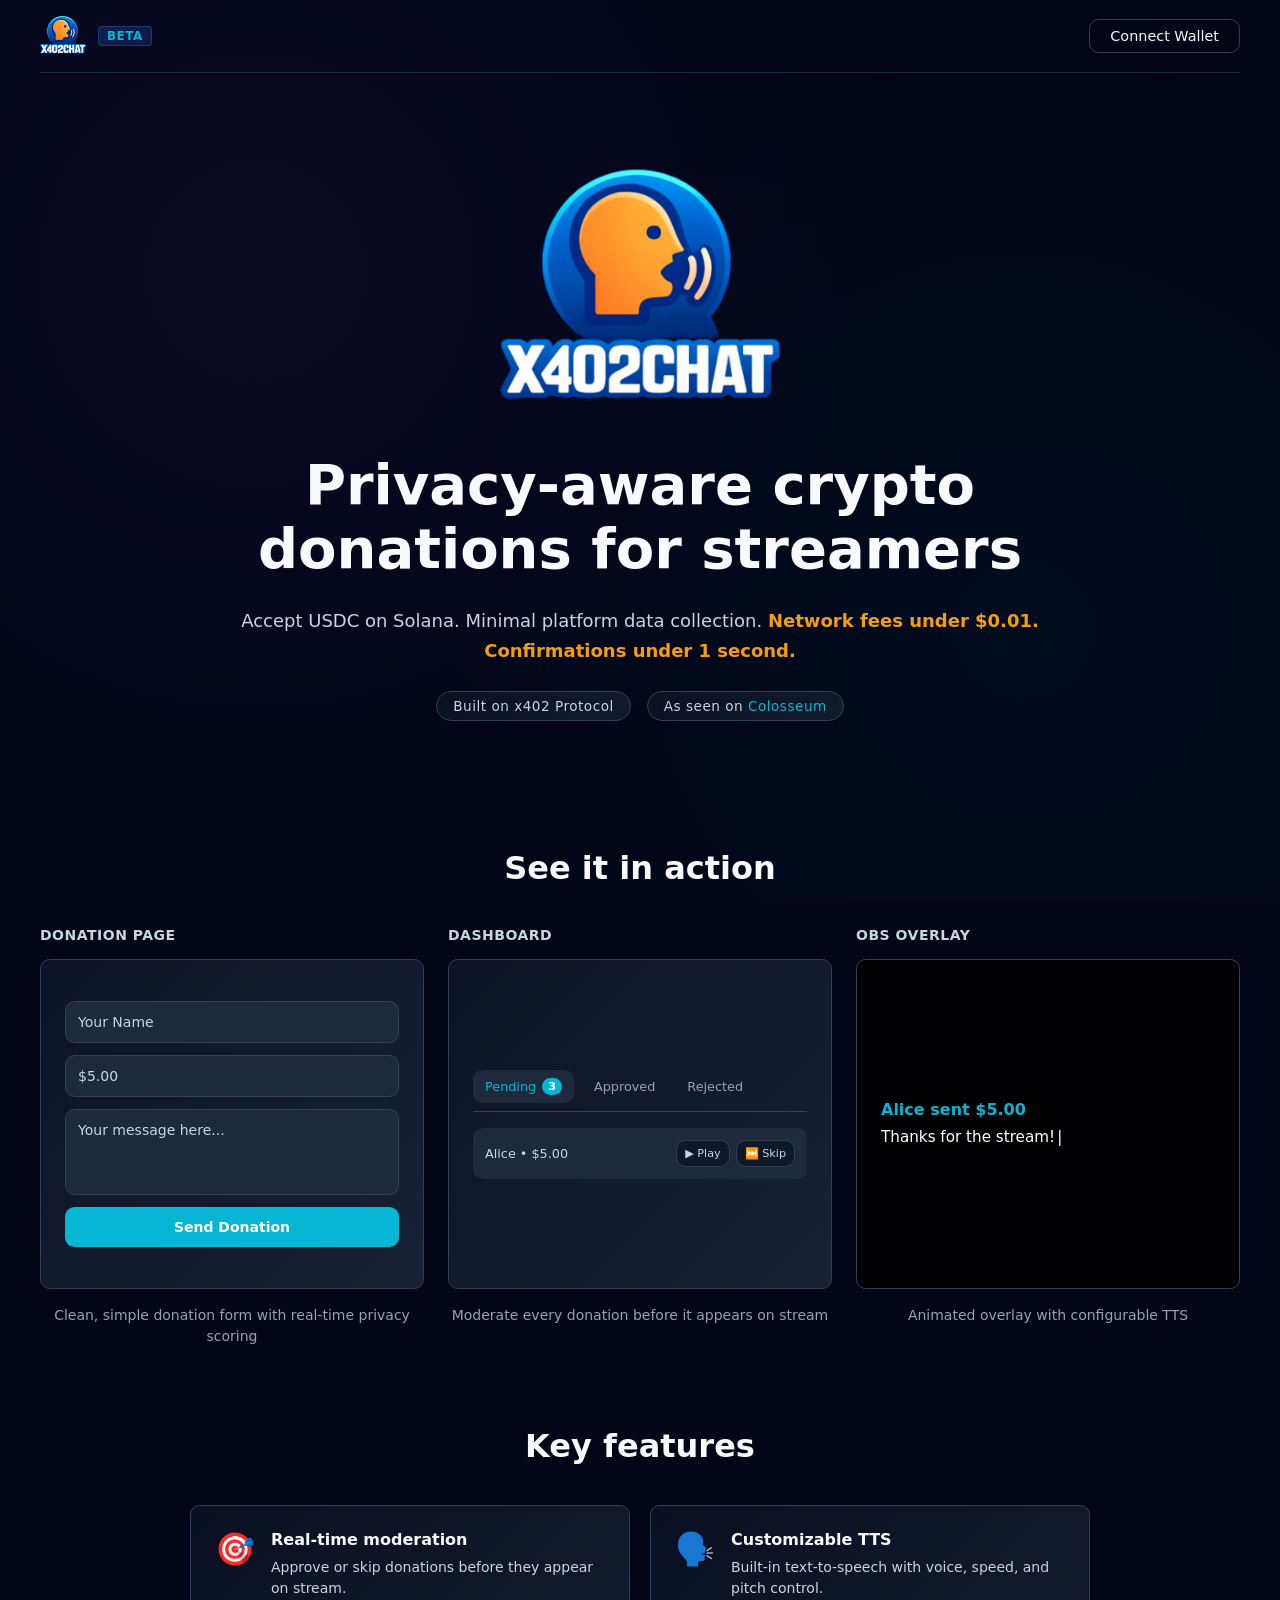
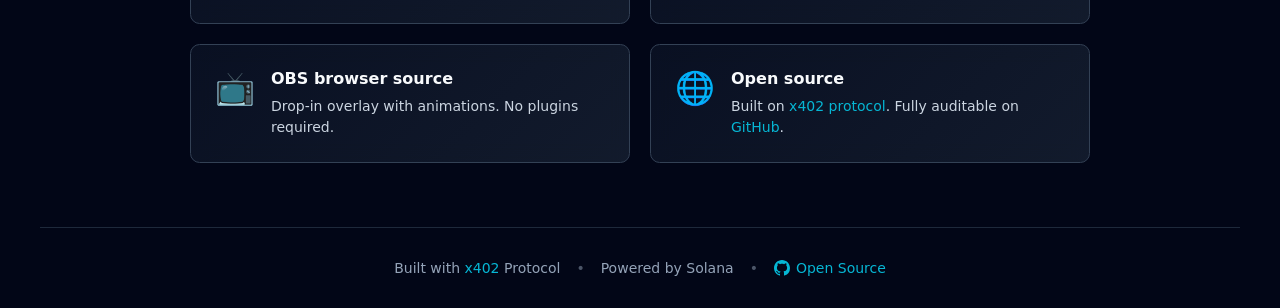
==== static/index.html @ 74ace0ff "add initial files" ====
<!DOCTYPE html>
<html data-theme="dark">

<head>
  <meta charset="utf-8" />
  <meta name="viewport" content="width=device-width, initial-scale=1" />
  <title>x402 Chat - Privacy-Aware Crypto Donations on Solana</title>
  <meta name="description"
    content="Privacy-aware crypto super-chat for streamers. Accept USDC donations with moderation, TTS, and OBS integration on Solana.">
  <link rel="icon" href="favicon.svg" type="image/svg+xml">
  <link rel="stylesheet" href="global.css">
  <link rel="stylesheet" href="index.css">
  <script type="module" src="index.js"></script>
</head>

<body>
  <div class="container">
    <header class="landing-header">
      <div class="landing-nav">
        <div class="logo-container">
          <img src="x402chat.png" alt="x402 Chat" class="logo-image" />
          <span class="beta-badge">Beta</span>
        </div>
        <button id="signin" class="btn-signin">Connect Wallet</button>
      </div>
    </header>

    <main class="landing-main">
      <section class="hero-section">
        <img src="x402chat.png" alt="x402 Chat" class="hero-logo" />
        <h2 class="hero-title">Privacy-aware crypto donations for streamers</h2>
        <p class="hero-subtitle">Accept USDC on Solana. Minimal platform data collection. <span
            class="highlight">Network fees under $0.01.</span> <span class="highlight">Confirmations under 1
            second.</span></p>
        <div class="hero-badges">
          <div class="hero-badge">Built on x402 Protocol</div>
          <div class="hero-badge">As seen on <a href="https://www.colosseum.com/" target="_blank" rel="noopener"
              class="colosseum-link">Colosseum</a></div>
        </div>
      </section>

      <section class="demo-section">
        <h3 class="section-title">See it in action</h3>
        <div class="demo-grid">
          <div class="demo-card">
            <div class="demo-label">Donation Page</div>
            <div class="demo-preview">
              <div class="demo-content">
                <div class="demo-form">
                  <div class="demo-input">Your Name</div>
                  <div class="demo-input">$5.00</div>
                  <div class="demo-textarea">Your message here...</div>
                  <div class="demo-button">Send Donation</div>
                </div>
              </div>
            </div>
            <p>Clean, simple donation form with real-time privacy scoring</p>
          </div>

          <div class="demo-card">
            <div class="demo-label">Dashboard</div>
            <div class="demo-preview">
              <div class="demo-content">
                <div class="demo-header">
                  <div class="demo-tab active">Pending <span class="demo-badge">3</span></div>
                  <div class="demo-tab">Approved</div>
                  <div class="demo-tab">Rejected</div>
                </div>
                <div class="demo-table">
                  <div class="demo-row">
                    <div class="demo-cell">Alice • $5.00</div>
                    <div class="demo-actions">
                      <div class="demo-btn">▶️ Play</div>
                      <div class="demo-btn">⏭️ Skip</div>
                    </div>
                  </div>
                </div>
              </div>
            </div>
            <p>Moderate every donation before it appears on stream</p>
          </div>

          <div class="demo-card">
            <div class="demo-label">OBS Overlay</div>
            <div class="demo-preview overlay">
              <div class="demo-content">
                <div class="demo-superchat">
                  <div class="demo-sc-header">Alice sent $5.00</div>
                  <div class="demo-sc-message">Thanks for the stream!<span class="demo-cursor">|</span></div>
                </div>
              </div>
            </div>
            <p>Animated overlay with configurable TTS</p>
          </div>
        </div>
      </section>

      <section class="features-section">
        <h3 class="section-title">Key features</h3>
        <div class="features-grid">
          <div class="feature-card">
            <div class="feature-icon">🎯</div>
            <div class="feature-content">
              <h4>Real-time moderation</h4>
              <p>Approve or skip donations before they appear on stream.</p>
            </div>
          </div>

          <div class="feature-card">
            <div class="feature-icon">🗣️</div>
            <div class="feature-content">
              <h4>Customizable TTS</h4>
              <p>Built-in text-to-speech with voice, speed, and pitch control.</p>
            </div>
          </div>

          <div class="feature-card">
            <div class="feature-icon">📺</div>
            <div class="feature-content">
              <h4>OBS browser source</h4>
              <p>Drop-in overlay with animations. No plugins required.</p>
            </div>
          </div>

          <div class="feature-card">
            <div class="feature-icon">🌐</div>
            <div class="feature-content">
              <h4>Open source</h4>
              <p>Built on <a href="https://www.x402.org/" target="_blank" rel="noopener">x402 protocol</a>. Fully
                auditable on <a href="https://github.com/M3-org/x402chat" target="_blank" rel="noopener">GitHub</a>.</p>
            </div>
          </div>
        </div>
      </section>

    </main>

    <footer class="landing-footer">
      <div class="footer-content">
        <span>Built with <a href="https://www.x402.org/" target="_blank" rel="noopener">x402</a> Protocol</span>
        <span class="footer-separator">•</span>
        <span>Powered by Solana</span>
        <span class="footer-separator">•</span>
        <a href="https://github.com/M3-org/x402chat" target="_blank" rel="noopener" class="footer-link">
          <svg class="github-icon" width="16" height="16" viewBox="0 0 16 16" fill="currentColor">
            <path
              d="M8 0C3.58 0 0 3.58 0 8c0 3.54 2.29 6.53 5.47 7.59.4.07.55-.17.55-.38 0-.19-.01-.82-.01-1.49-2.01.37-2.53-.49-2.69-.94-.09-.23-.48-.94-.82-1.13-.28-.15-.68-.52-.01-.53.63-.01 1.08.58 1.23.82.72 1.21 1.87.87 2.33.66.07-.52.28-.87.51-1.07-1.78-.2-3.64-.89-3.64-3.95 0-.87.31-1.59.82-2.15-.08-.2-.36-1.02.08-2.12 0 0 .67-.21 2.2.82.64-.18 1.32-.27 2-.27.68 0 1.36.09 2 .27 1.53-1.04 2.2-.82 2.2-.82.44 1.1.16 1.92.08 2.12.51.56.82 1.27.82 2.15 0 3.07-1.87 3.75-3.65 3.95.29.25.54.73.54 1.48 0 1.07-.01 1.93-.01 2.2 0 .21.15.46.55.38A8.013 8.013 0 0016 8c0-4.42-3.58-8-8-8z" />
          </svg>
          Open Source
        </a>
      </div>
    </footer>
  </div>
</body>

</html>
---- static/global.css ----
/* tailwind-css colors */
:root {
  --slate-50: #f8fafc;
  --slate-100: #f1f5f9;
  --slate-200: #e2e8f0;
  --slate-300: #cbd5e1;
  --slate-400: #94a3b8;
  --slate-500: #64748b;
  --slate-600: #475569;
  --slate-700: #334155;
  --slate-800: #1e293b;
  --slate-900: #0f172a;
  --slate-950: #020617;

  --gray-50: #f9fafb;
  --gray-100: #f3f4f6;
  --gray-200: #e5e7eb;
  --gray-300: #d1d5db;
  --gray-400: #9ca3af;
  --gray-500: #6b7280;
  --gray-600: #4b5563;
  --gray-700: #374151;
  --gray-800: #1f2937;
  --gray-900: #111827;
  --gray-950: #030712;

  --zinc-50: #fafafa;
  --zinc-100: #f4f4f5;
  --zinc-200: #e4e4e7;
  --zinc-300: #d4d4d8;
  --zinc-400: #a1a1aa;
  --zinc-500: #71717a;
  --zinc-600: #52525b;
  --zinc-700: #3f3f46;
  --zinc-800: #27272a;
  --zinc-900: #18181b;
  --zinc-950: #09090b;

  --neutral-50: #fafafa;
  --neutral-100: #f5f5f5;
  --neutral-200: #e5e5e5;
  --neutral-300: #d4d4d4;
  --neutral-400: #a3a3a3;
  --neutral-500: #737373;
  --neutral-600: #525252;
  --neutral-700: #404040;
  --neutral-800: #262626;
  --neutral-900: #171717;
  --neutral-950: #0a0a0a;

  --stone-50: #fafaf9;
  --stone-100: #f5f5f4;
  --stone-200: #e7e5e4;
  --stone-300: #d6d3d1;
  --stone-400: #a8a29e;
  --stone-500: #78716c;
  --stone-600: #57534e;
  --stone-700: #44403c;
  --stone-800: #292524;
  --stone-900: #1c1917;
  --stone-950: #0c0a09;

  --red-50: #fef2f2;
  --red-100: #fee2e2;
  --red-200: #fecaca;
  --red-300: #fca5a5;
  --red-400: #f87171;
  --red-500: #ef4444;
  --red-600: #dc2626;
  --red-700: #b91c1c;
  --red-800: #991b1b;
  --red-900: #7f1d1d;
  --red-950: #450a0a;

  --orange-50: #fff7ed;
  --orange-100: #ffedd5;
  --orange-200: #fed7aa;
  --orange-300: #fdba74;
  --orange-400: #fb923c;
  --orange-500: #f97316;
  --orange-600: #ea580c;
  --orange-700: #c2410c;
  --orange-800: #9a3412;
  --orange-900: #7c2d12;
  --orange-950: #431407;

  --amber-50: #fffbeb;
  --amber-100: #fef3c7;
  --amber-200: #fde68a;
  --amber-300: #fcd34d;
  --amber-400: #fbbf24;
  --amber-500: #f59e0b;
  --amber-600: #d97706;
  --amber-700: #b45309;
  --amber-800: #92400e;
  --amber-900: #78350f;
  --amber-950: #451a03;

  --yellow-50: #fefce8;
  --yellow-100: #fef9c3;
  --yellow-200: #fef08a;
  --yellow-300: #fde047;
  --yellow-400: #facc15;
  --yellow-500: #eab308;
  --yellow-600: #ca8a04;
  --yellow-700: #a16207;
  --yellow-800: #854d0e;
  --yellow-900: #713f12;
  --yellow-950: #422006;

  --lime-50: #f7fee7;
  --lime-100: #ecfccb;
  --lime-200: #d9f99d;
  --lime-300: #bef264;
  --lime-400: #a3e635;
  --lime-500: #84cc16;
  --lime-600: #65a30d;
  --lime-700: #4d7c0f;
  --lime-800: #3f6212;
  --lime-900: #365314;
  --lime-950: #1a2e05;

  --green-50: #f0fdf4;
  --green-100: #dcfce7;
  --green-200: #bbf7d0;
  --green-300: #86efac;
  --green-400: #4ade80;
  --green-500: #22c55e;
  --green-600: #16a34a;
  --green-700: #15803d;
  --green-800: #166534;
  --green-900: #14532d;
  --green-950: #052e16;

  --emerald-50: #ecfdf5;
  --emerald-100: #d1fae5;
  --emerald-200: #a7f3d0;
  --emerald-300: #6ee7b7;
  --emerald-400: #34d399;
  --emerald-500: #10b981;
  --emerald-600: #059669;
  --emerald-700: #047857;
  --emerald-800: #065f46;
  --emerald-900: #064e3b;
  --emerald-950: #022c22;

  --teal-50: #f0fdfa;
  --teal-100: #ccfbf1;
  --teal-200: #99f6e4;
  --teal-300: #5eead4;
  --teal-400: #2dd4bf;
  --teal-500: #14b8a6;
  --teal-600: #0d9488;
  --teal-700: #0f766e;
  --teal-800: #115e59;
  --teal-900: #134e4a;
  --teal-950: #042f2e;

  --cyan-50: #ecfeff;
  --cyan-100: #cffafe;
  --cyan-200: #a5f3fc;
  --cyan-300: #67e8f9;
  --cyan-400: #22d3ee;
  --cyan-500: #06b6d4;
  --cyan-600: #0891b2;
  --cyan-700: #0e7490;
  --cyan-800: #155e75;
  --cyan-900: #164e63;
  --cyan-950: #083344;

  --sky-50: #f0f9ff;
  --sky-100: #e0f2fe;
  --sky-200: #bae6fd;
  --sky-300: #7dd3fc;
  --sky-400: #38bdf8;
  --sky-500: #0ea5e9;
  --sky-600: #0284c7;
  --sky-700: #0369a1;
  --sky-800: #075985;
  --sky-900: #0c4a6e;
  --sky-950: #082f49;

  --blue-50: #eff6ff;
  --blue-100: #dbeafe;
  --blue-200: #bfdbfe;
  --blue-300: #93c5fd;
  --blue-400: #60a5fa;
  --blue-500: #3b82f6;
  --blue-600: #2563eb;
  --blue-700: #1d4ed8;
  --blue-800: #1e40af;
  --blue-900: #1e3a8a;
  --blue-950: #172554;

  --indigo-50: #eef2ff;
  --indigo-100: #e0e7ff;
  --indigo-200: #c7d2fe;
  --indigo-300: #a5b4fc;
  --indigo-400: #818cf8;
  --indigo-500: #6366f1;
  --indigo-600: #4f46e5;
  --indigo-700: #4338ca;
  --indigo-800: #3730a3;
  --indigo-900: #312e81;
  --indigo-950: #1e1b4b;

  --violet-50: #f5f3ff;
  --violet-100: #ede9fe;
  --violet-200: #ddd6fe;
  --violet-300: #c4b5fd;
  --violet-400: #a78bfa;
  --violet-500: #8b5cf6;
  --violet-600: #7c3aed;
  --violet-700: #6d28d9;
  --violet-800: #5b21b6;
  --violet-900: #4c1d95;
  --violet-950: #2e1065;

  --purple-50: #faf5ff;
  --purple-100: #f3e8ff;
  --purple-200: #e9d5ff;
  --purple-300: #d8b4fe;
  --purple-400: #c084fc;
  --purple-500: #a855f7;
  --purple-600: #9333ea;
  --purple-700: #7e22ce;
  --purple-800: #6b21a8;
  --purple-900: #581c87;
  --purple-950: #3b0764;

  --fuchsia-50: #fdf4ff;
  --fuchsia-100: #fae8ff;
  --fuchsia-200: #f5d0fe;
  --fuchsia-300: #f0abfc;
  --fuchsia-400: #e879f9;
  --fuchsia-500: #d946ef;
  --fuchsia-600: #c026d3;
  --fuchsia-700: #a21caf;
  --fuchsia-800: #86198f;
  --fuchsia-900: #701a75;
  --fuchsia-950: #4a044e;

  --pink-50: #fdf2f8;
  --pink-100: #fce7f3;
  --pink-200: #fbcfe8;
  --pink-300: #f9a8d4;
  --pink-400: #f472b6;
  --pink-500: #ec4899;
  --pink-600: #db2777;
  --pink-700: #be185d;
  --pink-800: #9d174d;
  --pink-900: #831843;
  --pink-950: #500724;

  --rose-50: #fff1f2;
  --rose-100: #ffe4e6;
  --rose-200: #fecdd3;
  --rose-300: #fda4af;
  --rose-400: #fb7185;
  --rose-500: #f43f5e;
  --rose-600: #e11d48;
  --rose-700: #be123c;
  --rose-800: #9f1239;
  --rose-900: #881337;
  --rose-950: #4c0519;
}

:root {
  --rounded: 0.6rem;
}

/* Theme system using data attributes */
[data-theme="dark"] {
  /* Base colors */
  --bg-primary: var(--slate-950);
  --bg-secondary: var(--slate-900);
  --bg-tertiary: var(--slate-800);

  /* Text colors */
  --text-primary: var(--slate-50);
  --text-secondary: var(--slate-300);
  --text-muted: var(--slate-400);

  /* Border colors */
  --border-primary: var(--slate-700);
  --border-secondary: var(--slate-800);

  /* Accent colors */
  --accent-primary: var(--cyan-500);
  --accent-secondary: var(--purple-500);
  --accent-hover: var(--cyan-400);

  /* Money/value color */
  --color-money: var(--amber-500);

  /* Status colors */
  --color-success: var(--emerald-500);
  --color-warning: var(--amber-500);
  --color-error: var(--red-500);
  --color-info: var(--cyan-500);

  /* Gradients */
  --gradient-primary: linear-gradient(135deg, var(--cyan-500), var(--purple-600));
  --gradient-accent: linear-gradient(135deg, var(--cyan-400), var(--purple-400));
  --gradient-money: linear-gradient(135deg, var(--amber-400), var(--orange-500));
  --gradient-card: linear-gradient(135deg, var(--slate-900), var(--slate-800));
}

[data-theme="light"] {
  /* Base colors */
  --bg-primary: var(--slate-50);
  --bg-secondary: white;
  --bg-tertiary: var(--slate-100);

  /* Text colors */
  --text-primary: var(--slate-900);
  --text-secondary: var(--slate-700);
  --text-muted: var(--slate-500);

  /* Border colors */
  --border-primary: var(--slate-300);
  --border-secondary: var(--slate-200);

  /* Accent colors */
  --accent-primary: var(--cyan-600);
  --accent-secondary: var(--purple-600);
  --accent-hover: var(--cyan-700);

  /* Money/value color */
  --color-money: var(--amber-600);

  /* Status colors */
  --color-success: var(--emerald-600);
  --color-warning: var(--amber-600);
  --color-error: var(--red-600);
  --color-info: var(--cyan-600);

  /* Gradients */
  --gradient-primary: linear-gradient(135deg, var(--cyan-500), var(--purple-600));
  --gradient-accent: linear-gradient(135deg, var(--cyan-400), var(--purple-400));
  --gradient-money: linear-gradient(135deg, var(--amber-400), var(--orange-500));
  --gradient-card: linear-gradient(135deg, white, var(--slate-50));
}

body {
  font-family:
    system-ui,
    -apple-system,
    Segoe UI,
    Roboto,
    Helvetica,
    Arial,
    sans-serif;
  margin: 0;
  background-color: var(--bg-primary);
  color: var(--text-primary);
  transition: background-color 0.2s ease, color 0.2s ease;
}

textarea {
  resize: vertical;
}

input,
textarea,
button {
  border-color: var(--border-primary);
  border-radius: var(--rounded);
  border-style: solid;
  border-width: 1px;
  font: inherit;
  font-size: 0.95rem;
  min-width: 0;
  padding: 0.75rem;
  transition: all 0.2s ease;
}

input,
textarea {
  background-color: var(--bg-tertiary);
  color: var(--text-primary);
}

input::placeholder,
textarea::placeholder {
  color: var(--text-muted);
}

input:focus,
textarea:focus {
  border-color: var(--accent-primary);
  outline: none;
  box-shadow: 0 0 0 2px rgba(6, 182, 212, 0.2);
}

input[type="range"] {
  padding: 0.5rem;
  accent-color: var(--accent-primary);
}

input[type="checkbox"] {
  width: 1.125rem;
  height: 1.125rem;
  padding: 0;
  cursor: pointer;
  accent-color: var(--accent-primary);
}

select {
  background-color: var(--bg-tertiary);
  color: var(--text-primary);
  border: 1px solid var(--border-primary);
  border-radius: var(--rounded);
  padding: 0.75rem;
  font: inherit;
  font-size: 0.95rem;
  cursor: pointer;
  transition: all 0.2s ease;
}

select:focus {
  border-color: var(--accent-primary);
  outline: none;
  box-shadow: 0 0 0 2px rgba(6, 182, 212, 0.2);
}

button {
  border-color: transparent;
  cursor: pointer;
  background-color: var(--bg-tertiary);
  color: var(--text-primary);
}

button:hover {
  transform: translateY(-1px);
  box-shadow: 0 4px 8px rgba(0, 0, 0, 0.2);
}

button:active {
  transform: translateY(0);
  opacity: 0.9;
}

.btn-primary {
  background: var(--gradient-primary);
  color: white;
  font-weight: 500;
  border: none;
}

.btn-primary:hover {
  box-shadow:
    0 4px 12px rgba(6, 182, 212, 0.4),
    0 2px 4px rgba(0, 0, 0, 0.3);
}

.btn-secondary {
  background: var(--bg-tertiary);
  color: var(--text-primary);
  border: 1px solid var(--border-primary);
}

.btn-secondary:hover {
  border-color: var(--accent-primary);
  box-shadow: 0 0 0 1px var(--accent-primary);
}

h1 {
  color: var(--text-primary);
}

h2 {
  color: var(--text-secondary);
}

h3 {
  color: var(--text-secondary);
}

a {
  color: var(--accent-primary);
  text-decoration: none;
  transition: color 0.2s ease;
}

a:hover {
  color: var(--accent-hover);
}

.container-sm {
  margin: auto;
  max-width: 800px;
  padding: 1rem;
}

.container-lg {
  margin: auto;
  max-width: 1400px;
  padding: 1rem;
}

footer {
  display: flex;
  justify-content: center;
  width: 100%;
}
---- static/index.css ----
/* Landing Page Styles */

body {
  position: relative;
  overflow-x: hidden;
  min-height: 100vh;
}

body::before {
  content: "";
  position: fixed;
  top: 0;
  left: 0;
  width: 100%;
  height: 100%;
  z-index: -1;
  background:
    radial-gradient(circle at 20% 30%, rgba(168, 85, 247, 0.06) 0%, transparent 50%),
    radial-gradient(circle at 80% 70%, rgba(6, 182, 212, 0.04) 0%, transparent 50%);
  pointer-events: none;
}

.container {
  max-width: 1200px;
  margin: 0 auto;
  padding: 0 1.5rem;
}

/* Header */
.landing-header {
  padding: 1rem 0;
  border-bottom: 1px solid var(--border-secondary);
}

.landing-nav {
  display: flex;
  justify-content: space-between;
  align-items: center;
}

.logo {
  margin: 0;
  font-size: 1.5rem;
  font-weight: 700;
  color: var(--text-primary);
}

.logo-container {
  display: flex;
  align-items: center;
  gap: 0.75rem;
}

.logo-image {
  height: 40px;
  width: auto;
  display: block;
}

.beta-badge {
  display: inline-block;
  padding: 0.15rem 0.5rem;
  background: linear-gradient(135deg, rgba(59, 130, 246, 0.2), rgba(37, 99, 235, 0.2));
  border: 1px solid rgba(59, 130, 246, 0.3);
  border-radius: 0.25rem;
  color: var(--accent-primary);
  font-size: 0.75rem;
  font-weight: 600;
  letter-spacing: 0.5px;
  text-transform: uppercase;
  vertical-align: middle;
}

.btn-signin {
  background: transparent;
  border: 1px solid var(--border-primary);
  color: var(--text-primary);
  padding: 0.5rem 1.25rem;
  font-size: 0.9rem;
  font-weight: 500;
  border-radius: var(--rounded);
  transition: all 0.2s ease;
  cursor: pointer;
}

.btn-signin:hover {
  background: var(--bg-tertiary);
  border-color: var(--accent-primary);
  box-shadow: 0 0 12px rgba(6, 182, 212, 0.2);
}

/* Main Content */
.landing-main {
  display: flex;
  flex-direction: column;
  gap: 5rem;
  padding: 3rem 0 4rem 0;
}

/* Hero Section */
.hero-section {
  text-align: center;
  padding: 3rem 0;
  display: flex;
  flex-direction: column;
  align-items: center;
  gap: 1.5rem;
  max-width: 900px;
  margin: 0 auto;
}

.hero-badges {
  display: flex;
  gap: 1rem;
  justify-content: center;
  align-items: center;
  flex-wrap: wrap;
}

.hero-badge {
  display: inline-block;
  padding: 0.4rem 1rem;
  background: linear-gradient(135deg, rgba(15, 23, 42, 0.6), rgba(30, 41, 59, 0.6));
  backdrop-filter: blur(10px);
  border: 1px solid var(--border-primary);
  border-radius: 100rem;
  color: var(--text-secondary);
  font-size: 0.85rem;
  font-weight: 500;
  letter-spacing: 0.5px;
}

.hero-logo {
  width: 280px;
  max-width: 90%;
  height: auto;
  display: block;
  margin-bottom: 1rem;
}

.hero-title {
  font-size: 3.5rem;
  font-weight: 700;
  color: var(--text-primary);
  margin: 0;
  line-height: 1.15;
}

.colosseum-link {
  color: var(--accent-primary);
  text-decoration: none;
}

.colosseum-link:hover {
  text-decoration: underline;
}

.hero-subtitle {
  font-size: 1.125rem;
  color: var(--text-secondary);
  margin: 0;
  line-height: 1.7;
}

.highlight {
  color: var(--color-money);
  font-weight: 600;
}

/* Demo Section */
.demo-section {
  display: flex;
  flex-direction: column;
  gap: 2.5rem;
  max-width: 1200px;
  margin: 0 auto;
  width: 100%;
}

.section-title {
  text-align: center;
  font-size: 2rem;
  font-weight: 700;
  color: var(--text-primary);
  margin: 0;
}

.demo-grid {
  display: grid;
  grid-template-columns: repeat(3, 1fr);
  gap: 1.5rem;
}

.demo-card {
  display: flex;
  flex-direction: column;
  gap: 1rem;
}

.demo-label {
  font-size: 0.875rem;
  font-weight: 600;
  color: var(--text-secondary);
  text-transform: uppercase;
  letter-spacing: 0.5px;
}

.demo-preview {
  position: relative;
  background: linear-gradient(135deg, rgba(15, 23, 42, 0.8), rgba(30, 41, 59, 0.8));
  backdrop-filter: blur(10px);
  border: 1px solid var(--border-primary);
  border-radius: var(--rounded);
  padding: 1.5rem;
  height: 280px;
  display: flex;
  align-items: center;
  justify-content: center;
  overflow: hidden;
  transition: transform 0.1s ease, box-shadow 0.3s ease;
  user-select: none;
  -webkit-user-select: none;
  -moz-user-select: none;
  -ms-user-select: none;
  transform-style: preserve-3d;
  perspective: 1000px;
}

.demo-preview::before {
  content: "";
  position: absolute;
  top: 0;
  left: 0;
  right: 0;
  bottom: 0;
  border-radius: var(--rounded);
  background: radial-gradient(
    600px circle at var(--shine-x, 50%) var(--shine-y, 50%),
    rgba(6, 182, 212, 0.04),
    transparent 40%
  );
  opacity: 0;
  transition: opacity 0.3s ease;
  pointer-events: none;
}

.demo-preview::after {
  content: "";
  position: absolute;
  top: -1px;
  left: -1px;
  right: -1px;
  bottom: -1px;
  border-radius: var(--rounded);
  background: linear-gradient(
    var(--shine-angle, 135deg),
    transparent 30%,
    rgba(6, 182, 212, 0.08) 50%,
    transparent 70%
  );
  opacity: 0;
  transition: opacity 0.3s ease;
  pointer-events: none;
  z-index: -1;
}

.demo-preview:hover {
  box-shadow: 0 8px 24px rgba(6, 182, 212, 0.15);
}

.demo-preview:hover::before,
.demo-preview:hover::after {
  opacity: 1;
}

.demo-preview.overlay {
  background: rgba(0, 0, 0, 0.85);
}

.demo-content {
  width: 100%;
  user-select: none;
  -webkit-user-select: none;
  -moz-user-select: none;
  -ms-user-select: none;
}

/* Demo: Donation Form */
.demo-form {
  display: flex;
  flex-direction: column;
  gap: 0.75rem;
  pointer-events: none;
}

.demo-input {
  background: var(--bg-tertiary);
  border: 1px solid var(--border-primary);
  border-radius: var(--rounded);
  padding: 0.75rem;
  font-size: 0.875rem;
  color: var(--text-secondary);
}

.demo-textarea {
  background: var(--bg-tertiary);
  border: 1px solid var(--border-primary);
  border-radius: var(--rounded);
  padding: 0.75rem;
  font-size: 0.875rem;
  color: var(--text-secondary);
  min-height: 60px;
}

.demo-button {
  background: var(--accent-primary);
  color: white;
  padding: 0.75rem;
  border-radius: var(--rounded);
  font-size: 0.875rem;
  font-weight: 600;
  text-align: center;
}

/* Demo: Dashboard */
.demo-header {
  display: flex;
  gap: 0.5rem;
  margin-bottom: 1rem;
  border-bottom: 1px solid var(--border-primary);
  padding-bottom: 0.5rem;
  pointer-events: none;
}

.demo-tab {
  padding: 0.5rem 0.75rem;
  font-size: 0.8rem;
  color: var(--text-muted);
  border-radius: var(--rounded);
  display: flex;
  align-items: center;
  gap: 0.375rem;
}

.demo-tab.active {
  background: var(--bg-tertiary);
  color: var(--accent-primary);
}

.demo-badge {
  background: var(--accent-primary);
  color: white;
  padding: 0.125rem 0.375rem;
  border-radius: 100rem;
  font-size: 0.7rem;
  font-weight: 600;
}

.demo-table {
  display: flex;
  flex-direction: column;
  gap: 0.5rem;
  pointer-events: none;
}

.demo-row {
  display: flex;
  justify-content: space-between;
  align-items: center;
  padding: 0.75rem;
  background: var(--bg-tertiary);
  border-radius: var(--rounded);
}

.demo-cell {
  font-size: 0.8rem;
  color: var(--text-secondary);
}

.demo-actions {
  display: flex;
  gap: 0.375rem;
}

.demo-btn {
  padding: 0.375rem 0.5rem;
  background: var(--bg-secondary);
  border: 1px solid var(--border-primary);
  border-radius: var(--rounded);
  font-size: 0.7rem;
  color: var(--text-secondary);
}

/* Demo: Overlay */
.demo-superchat {
  display: flex;
  flex-direction: column;
  gap: 0.5rem;
  pointer-events: none;
}

.demo-sc-header {
  font-size: 1rem;
  font-weight: 600;
  color: var(--accent-primary);
}

.demo-sc-message {
  font-size: 0.95rem;
  color: white;
  line-height: 1.4;
}

.demo-cursor {
  animation: blink 1s steps(1) infinite;
  color: white;
  margin-left: 2px;
}

@keyframes blink {
  50% { opacity: 0; }
}

.demo-card > p {
  font-size: 0.875rem;
  color: var(--text-muted);
  margin: 0;
  text-align: center;
  line-height: 1.5;
}

/* Features Section */
.features-section {
  display: flex;
  flex-direction: column;
  gap: 2.5rem;
  max-width: 900px;
  margin: 0 auto;
  width: 100%;
}

.features-grid {
  display: grid;
  grid-template-columns: repeat(2, 1fr);
  gap: 1.25rem;
}

.feature-card {
  background: linear-gradient(135deg, rgba(15, 23, 42, 0.6), rgba(30, 41, 59, 0.6));
  backdrop-filter: blur(10px);
  border: 1px solid var(--border-primary);
  border-radius: var(--rounded);
  padding: 1.5rem;
  transition: all 0.2s ease;
  display: flex;
  gap: 1rem;
  align-items: flex-start;
}

.feature-card:hover {
  border-color: var(--accent-primary);
  box-shadow: 0 4px 20px rgba(6, 182, 212, 0.15);
  transform: translateY(-2px);
}

.feature-icon {
  font-size: 2rem;
  flex-shrink: 0;
}

.feature-content {
  flex: 1;
}

.feature-card h4 {
  color: var(--text-primary);
  margin: 0 0 0.5rem 0;
  font-size: 1rem;
  font-weight: 600;
}

.feature-card p {
  color: var(--text-secondary);
  margin: 0;
  line-height: 1.5;
  font-size: 0.875rem;
}

.feature-card a {
  color: var(--accent-primary);
  text-decoration: none;
  transition: color 0.2s ease;
}

.feature-card a:hover {
  color: var(--accent-hover);
  text-decoration: underline;
}

/* Whitelist Section */
.whitelist-section {
  padding: 3rem 0;
  max-width: 900px;
  margin: 0 auto;
  width: 100%;
}

.whitelist-card {
  background: linear-gradient(135deg, rgba(15, 23, 42, 0.85), rgba(30, 41, 59, 0.85));
  backdrop-filter: blur(10px);
  border: 1px solid var(--border-primary);
  border-radius: var(--rounded);
  padding: 2.5rem;
  display: flex;
  flex-direction: column;
  gap: 1.5rem;
  box-shadow: 0 4px 20px rgba(0, 0, 0, 0.2);
}

.whitelist-header {
  display: flex;
  align-items: center;
  gap: 1rem;
}

.whitelist-icon {
  font-size: 2.5rem;
  flex-shrink: 0;
}

.whitelist-card h3 {
  font-size: 1.5rem;
  font-weight: 700;
  color: var(--text-primary);
  margin: 0;
}

.whitelist-card > p {
  font-size: 1rem;
  color: var(--text-secondary);
  margin: 0;
  line-height: 1.6;
}

.whitelist-actions {
  display: flex;
  align-items: center;
  gap: 1.5rem;
  flex-wrap: wrap;
}

.btn-whitelist {
  background: transparent;
  border: 1px solid var(--border-primary);
  color: var(--text-primary);
  padding: 0.75rem 1.5rem;
  font-size: 0.95rem;
  font-weight: 600;
  border-radius: var(--rounded);
  cursor: pointer;
  transition: all 0.2s ease;
}

.btn-whitelist:hover {
  background: var(--bg-tertiary);
  border-color: var(--accent-primary);
  box-shadow: 0 0 16px rgba(6, 182, 212, 0.2);
}

.whitelist-note {
  font-size: 0.875rem;
  color: var(--text-muted);
  margin: 0;
}

.whitelist-note a {
  color: var(--accent-primary);
  text-decoration: none;
}

.whitelist-note a:hover {
  text-decoration: underline;
}

/* Footer */
.landing-footer {
  border-top: 1px solid var(--border-secondary);
  padding: 2rem 0;
}

.footer-content {
  display: flex;
  justify-content: center;
  align-items: center;
  gap: 1rem;
  flex-wrap: wrap;
  font-size: 0.875rem;
  color: var(--text-muted);
}

.footer-content span {
  white-space: nowrap;
}

.footer-separator {
  opacity: 0.5;
}

.footer-content a {
  color: var(--accent-primary);
  text-decoration: none;
}

.footer-content a:hover {
  text-decoration: underline;
}

.footer-link {
  display: inline-flex;
  align-items: center;
  gap: 0.375rem;
}

.github-icon {
  display: inline-block;
  vertical-align: middle;
}

/* Responsive Design */
@media (max-width: 968px) {
  .hero-title {
    font-size: 2.5rem;
  }

  .demo-grid {
    grid-template-columns: 1fr;
    gap: 1.25rem;
  }

  .landing-main {
    gap: 3.5rem;
    padding: 2rem 0 3rem 0;
  }

  .hero-section {
    padding: 2rem 0;
  }
}

@media (max-width: 640px) {
  .container {
    padding: 0 1rem;
  }

  .landing-header {
    padding: 0.75rem 0;
  }

  .logo {
    font-size: 1.25rem;
  }

  .btn-signin {
    padding: 0.5rem 1rem;
    font-size: 0.85rem;
  }

  .landing-main {
    gap: 3rem;
    padding: 1.5rem 0 2rem 0;
  }

  .hero-section {
    padding: 1.5rem 0;
    gap: 1.25rem;
  }

  .hero-logo {
    width: 200px;
    margin-bottom: 0.5rem;
  }

  .hero-badge {
    font-size: 0.8rem;
    padding: 0.35rem 0.85rem;
  }

  .hero-title {
    font-size: 1.75rem;
  }

  .hero-subtitle {
    font-size: 0.95rem;
  }

  .section-title {
    font-size: 1.4rem;
  }

  .demo-section {
    gap: 2rem;
  }

  .demo-card > p {
    font-size: 0.8rem;
  }

  .demo-preview {
    height: 240px;
    padding: 1.25rem;
  }

  /* Disable tilt effect on mobile */
  .demo-preview {
    transform: none !important;
  }

  .features-section {
    gap: 2rem;
  }

  .features-grid {
    grid-template-columns: 1fr;
    gap: 1rem;
  }

  .feature-card {
    padding: 1.25rem;
    gap: 0.85rem;
  }

  .feature-icon {
    font-size: 1.75rem;
  }

  .feature-card h4 {
    font-size: 0.95rem;
    margin-bottom: 0.4rem;
  }

  .feature-card p {
    font-size: 0.8rem;
  }

  .whitelist-section {
    padding: 2rem 0;
  }

  .whitelist-card {
    padding: 1.5rem;
    gap: 1.25rem;
  }

  .whitelist-header {
    flex-direction: column;
    align-items: flex-start;
    gap: 0.75rem;
  }

  .whitelist-icon {
    font-size: 2rem;
  }

  .whitelist-card h3 {
    font-size: 1.25rem;
  }

  .whitelist-card > p {
    font-size: 0.95rem;
  }

  .whitelist-actions {
    flex-direction: column;
    align-items: stretch;
    gap: 1rem;
    width: 100%;
  }

  .btn-whitelist {
    width: 100%;
    text-align: center;
  }

  .footer-content {
    gap: 0.75rem;
    font-size: 0.8rem;
  }

  .footer-separator {
    display: none;
  }
}
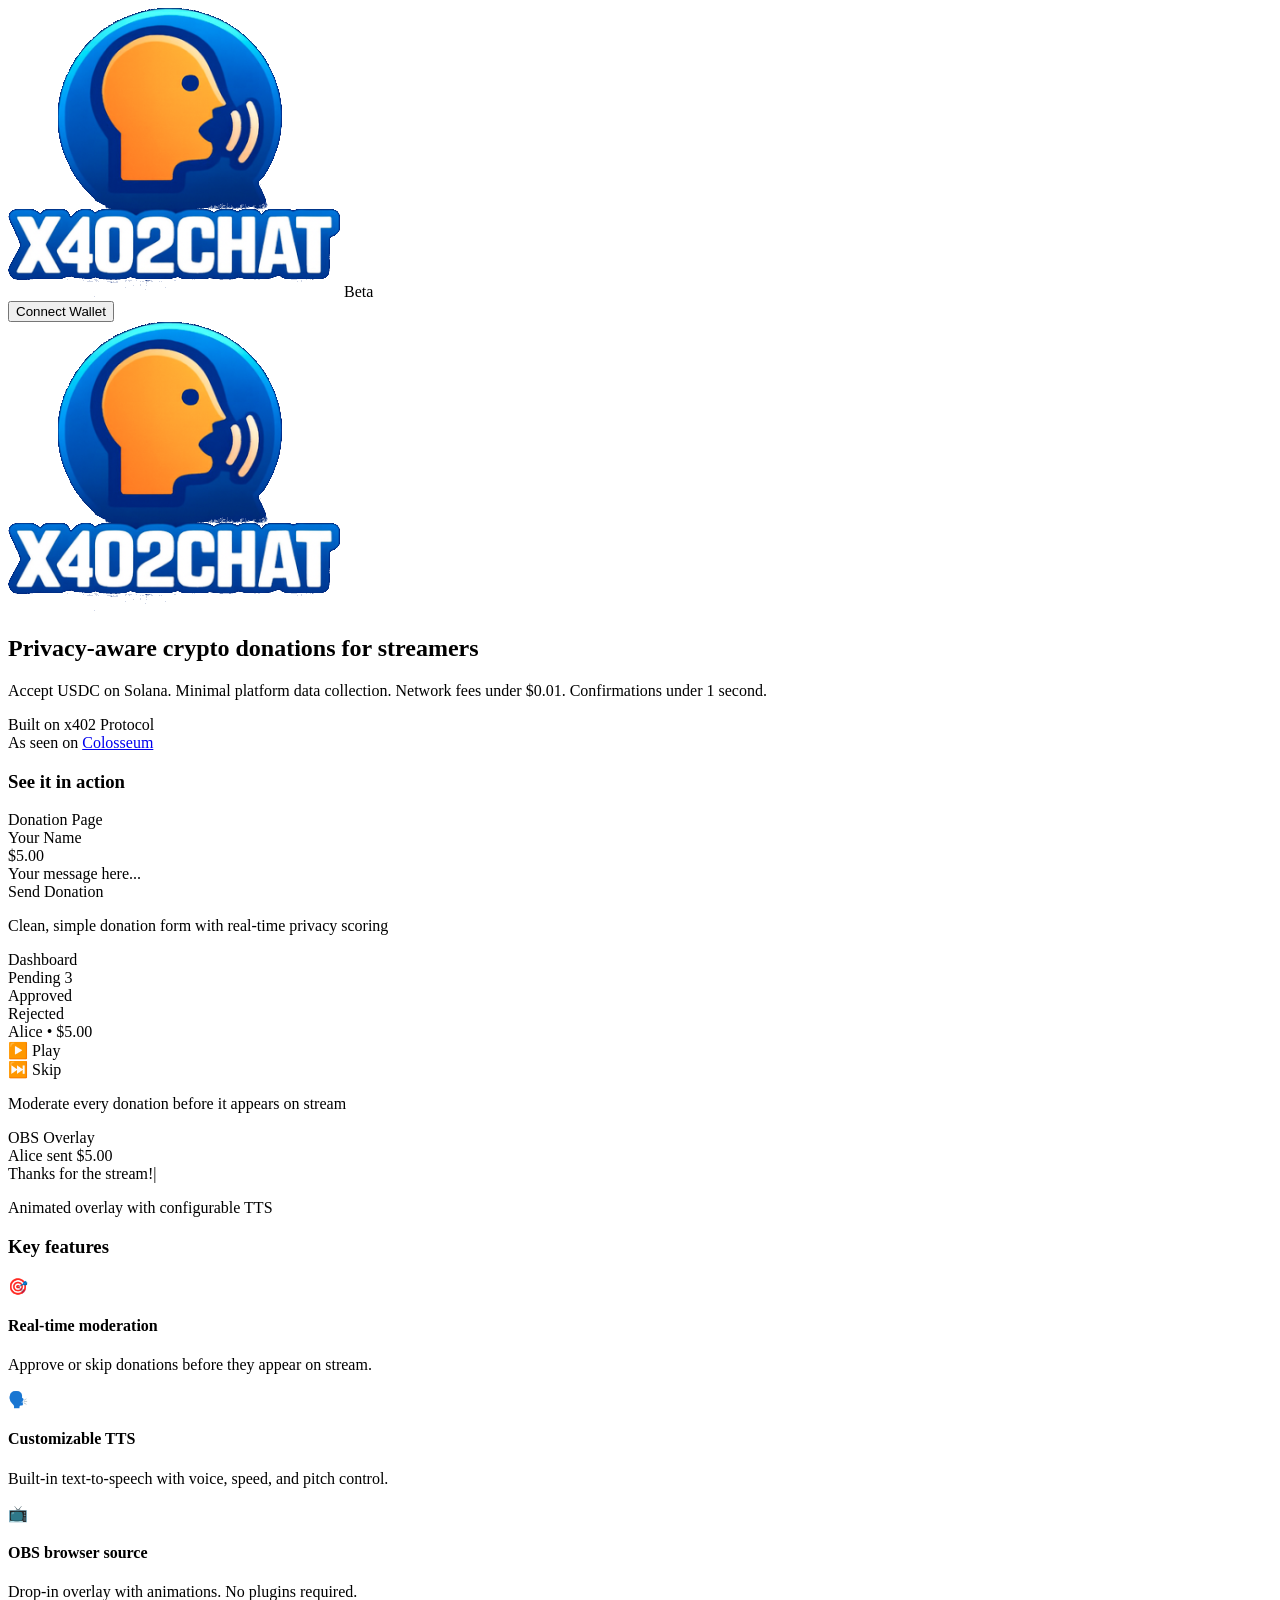
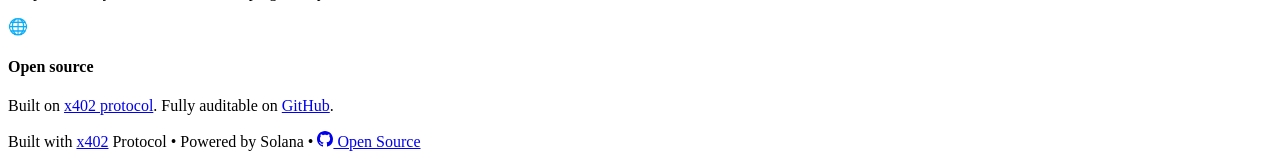
==== commit 668d9af4: "Fix critical site reliability issues (P0 + P2) This commit resolves all issues documented in .claude" ====
--- a/static/index.html
+++ b/static/index.html
@@ -7,10 +7,10 @@
   <title>x402 Chat - Privacy-Aware Crypto Donations on Solana</title>
   <meta name="description"
     content="Privacy-aware crypto super-chat for streamers. Accept USDC donations with moderation, TTS, and OBS integration on Solana.">
-  <link rel="icon" href="favicon.svg" type="image/svg+xml">
-  <link rel="stylesheet" href="global.css">
-  <link rel="stylesheet" href="index.css">
-  <script type="module" src="index.js"></script>
+  <link rel="icon" href="/favicon.svg" type="image/svg+xml">
+  <link rel="stylesheet" href="/global.css">
+  <link rel="stylesheet" href="/index.css">
+  <script type="module" src="/index.js"></script>
 </head>
 
 <body>
